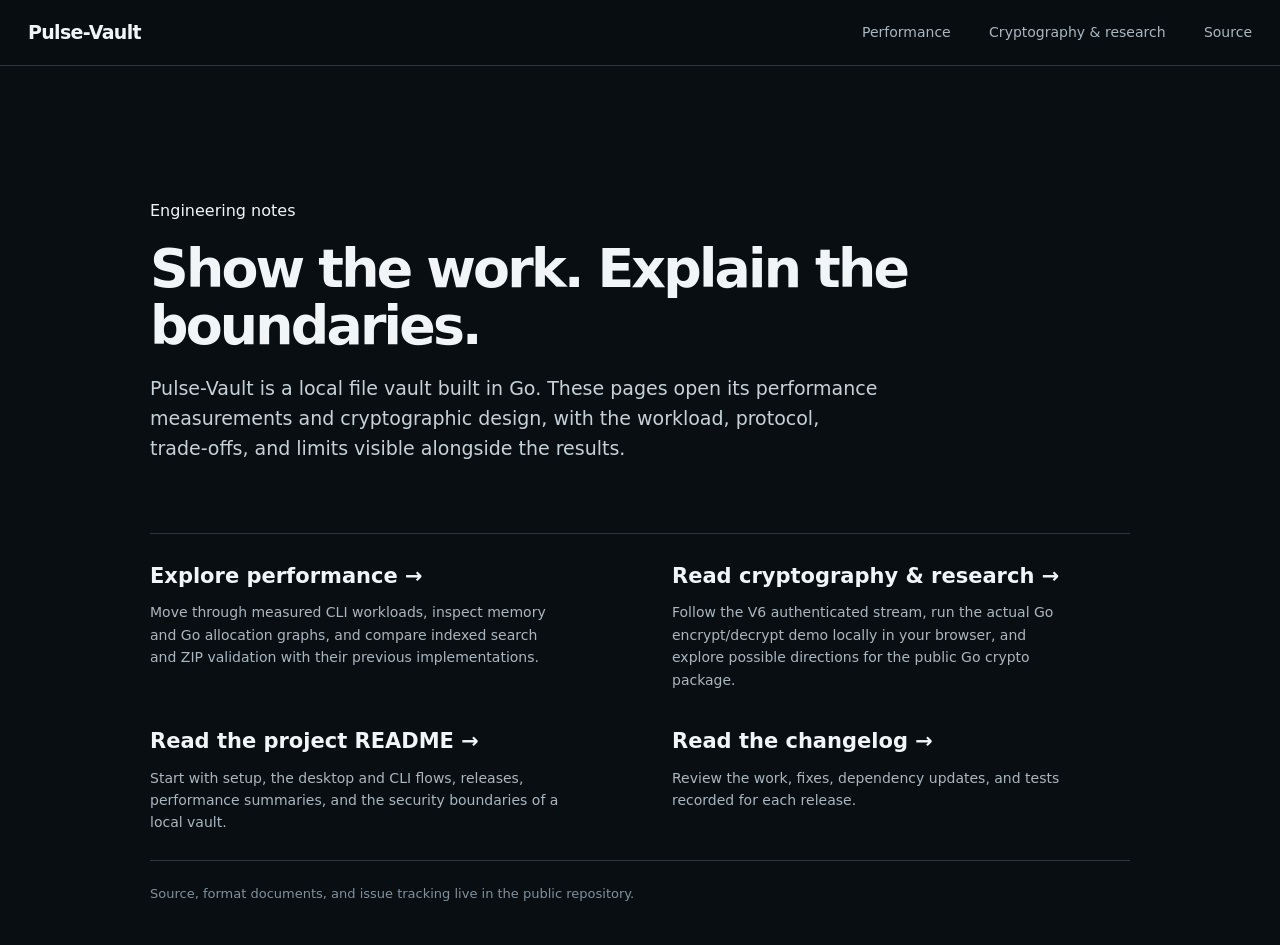
==== docs/index.html @ 2f30bfa5 "Refresh Pulse-Vault desktop, security, and GitHub docs" ====
<!doctype html>
<html lang="en">
  <head>
    <meta charset="utf-8">
    <meta name="viewport" content="width=device-width, initial-scale=1">
    <meta name="color-scheme" content="dark">
    <meta name="description" content="Pulse-Vault engineering notes: measured performance, cryptographic protocol, and research directions.">
    <title>Pulse-Vault field notes</title>
    <link rel="stylesheet" href="./performance/dashboard.css?v=20261107-field-notes">
    <style>
      .field-shell { width: min(980px, calc(100% - 48px)); margin: 0 auto; }
      .field-intro { padding: clamp(64px, 11vw, 132px) 0 50px; }
      .field-intro h1 { max-width: 820px; }
      .field-intro p:not(.eyebrow) { max-width: 730px; color: #c6d2d8; font-size: 19px; }
      .field-links { display: grid; grid-template-columns: repeat(2, minmax(0, 1fr)); gap: 34px 64px; padding: 26px 0; border-top: 1px solid var(--line); }
      .field-links a { display: block; margin-bottom: 8px; color: var(--text); font-size: 21px; font-weight: 650; text-decoration: none; }
      .field-links a:hover { color: var(--cyan-soft); }
      .field-links p { max-width: 410px; margin: 0; color: var(--muted); font-size: 14px; }
      .field-foot { padding: 23px 0 40px; border-top: 1px solid var(--line); color: var(--dim); font-size: 13px; }
      @media (max-width: 600px) {
        .field-shell { width: min(980px, calc(100% - 36px)); }
        .field-links { grid-template-columns: minmax(0, 1fr); gap: 22px; }
        .field-intro p:not(.eyebrow) { font-size: 17px; }
      }
    </style>
  </head>
  <body>
    <header class="site-header">
      <a class="wordmark" href="https://github.com/Z3r0s/Pulse-Vault">Pulse-Vault</a>
      <nav aria-label="Page navigation">
        <a href="./performance/">Performance</a>
        <a href="./crypto/">Cryptography &amp; research</a>
        <a href="https://github.com/Z3r0s/Pulse-Vault">Source</a>
      </nav>
    </header>
    <main class="field-shell">
      <section class="field-intro">
        <p class="eyebrow">Engineering notes</p>
        <h1>Show the work. Explain the boundaries.</h1>
        <p>Pulse-Vault is a local file vault built in Go. These pages open its performance measurements and cryptographic design, with the workload, protocol, trade-offs, and limits visible alongside the results.</p>
      </section>
      <section class="field-links" aria-label="Field notes">
        <article>
          <a href="./performance/">Explore performance →</a>
          <p>Move through measured CLI workloads, inspect memory and Go allocation graphs, and compare indexed search and ZIP validation with their previous implementations.</p>
        </article>
        <article>
          <a href="./crypto/">Read cryptography &amp; research →</a>
          <p>Follow the V6 authenticated stream, run the actual Go encrypt/decrypt demo locally in your browser, and explore possible directions for the public Go crypto package.</p>
        </article>
        <article>
          <a href="https://github.com/Z3r0s/Pulse-Vault/blob/main/README.md">Read the project README →</a>
          <p>Start with setup, the desktop and CLI flows, releases, performance summaries, and the security boundaries of a local vault.</p>
        </article>
        <article>
          <a href="https://github.com/Z3r0s/Pulse-Vault/blob/main/CHANGELOG.md">Read the changelog →</a>
          <p>Review the work, fixes, dependency updates, and tests recorded for each release.</p>
        </article>
      </section>
      <footer class="field-foot">Source, format documents, and issue tracking live in the public repository.</footer>
    </main>
  </body>
</html>
---- docs/performance/dashboard.css ----
:root {
  color-scheme: dark;
  --bg: #090e13;
  --surface: #10171e;
  --surface-raised: #141e26;
  --line: #2c3943;
  --line-strong: #53636e;
  --text: #f1f5f7;
  --muted: #aab7bf;
  --dim: #81919c;
  --cyan: #22d3d5;
  --cyan-soft: #7ce9e5;
  --blue: #76aef7;
  --gray: #a7b3bc;
  --content: 1240px;
  font-family: Inter, "Segoe UI", system-ui, -apple-system, sans-serif;
  font-synthesis: none;
  text-rendering: optimizeLegibility;
  -webkit-font-smoothing: antialiased;
  -moz-osx-font-smoothing: grayscale;
}

* { box-sizing: border-box; }

html {
  scroll-behavior: smooth;
  scroll-padding-top: 78px;
  background: var(--bg);
}

body {
  margin: 0;
  background: var(--bg);
  color: var(--text);
  font-size: 16px;
  line-height: 1.6;
}

a { color: var(--cyan-soft); text-underline-offset: 0.18em; }
a:hover { color: #c0fffa; }
a:focus-visible, button:focus-visible, input:focus-visible {
  outline: 3px solid var(--cyan);
  outline-offset: 3px;
}

.site-header {
  position: sticky;
  z-index: 5;
  top: 0;
  display: flex;
  min-height: 66px;
  align-items: center;
  justify-content: space-between;
  padding: 0 max(28px, calc((100vw - var(--content)) / 2));
  border-bottom: 1px solid var(--line);
  background: rgb(9 14 19 / 96%);
  backdrop-filter: blur(10px);
}

.wordmark {
  color: var(--text);
  font-size: 19px;
  font-weight: 720;
  letter-spacing: -0.035em;
  text-decoration: none;
}

.site-header nav { display: flex; align-items: center; gap: clamp(18px, 3vw, 42px); }
.site-header nav a { color: var(--muted); font-size: 14px; text-decoration: none; }
.site-header nav a:hover, .site-header nav a:focus-visible { color: var(--text); }

.page-shell { width: min(var(--content), calc(100% - 56px)); margin: 0 auto; }
.intro { padding: clamp(52px, 7vw, 88px) 0 34px; max-width: 980px; }

h1, h2, h3, p { margin-top: 0; }
h1 {
  max-width: 1180px;
  margin-bottom: 18px;
  font-size: clamp(38px, 4.2vw, 60px);
  font-weight: 680;
  letter-spacing: -0.052em;
  line-height: 1.07;
}

.lede { max-width: 860px; margin-bottom: 15px; color: #d2dce1; font-size: clamp(18px, 2.05vw, 22px); line-height: 1.5; }
.environment { margin-bottom: 0; color: var(--muted); font-size: 15px; }
.operation-section { border-top: 1px solid var(--line); padding: 25px 0 42px; }

.controls-row {
  display: grid;
  grid-template-columns: minmax(300px, 1.05fr) minmax(360px, 1.4fr);
  gap: 44px;
  align-items: center;
  padding: 5px 0 26px;
}

fieldset { min-width: 0; margin: 0; padding: 0; border: 0; }
.workload-control { display: flex; flex-wrap: wrap; gap: 10px; }
.workload-control legend { width: 100%; margin-bottom: 8px; color: var(--text); font-size: 15px; font-weight: 650; }
.workload-option { position: relative; display: block; cursor: pointer; }
.workload-option input { position: absolute; width: 1px; height: 1px; opacity: 0; }
.workload-option span {
  display: block;
  padding: 10px 14px;
  border: 1px solid var(--line-strong);
  border-radius: 7px;
  color: #d7e0e5;
  font-size: 14px;
  transition: border-color 120ms ease, background-color 120ms ease, color 120ms ease;
}
.workload-option:hover span { border-color: var(--cyan); }
.workload-option input:checked + span { border-color: var(--cyan); background: rgb(34 211 213 / 10%); color: #efffff; }
.workload-option input:focus-visible + span { outline: 3px solid var(--cyan); outline-offset: 3px; }

.stage-control > label { display: flex; justify-content: space-between; gap: 16px; margin-bottom: 10px; font-weight: 650; }
.stage-control output { color: var(--cyan-soft); font-size: 14px; font-weight: 600; text-align: right; }
input[type="range"] {
  display: block;
  width: 100%;
  height: 25px;
  margin: 0;
  accent-color: var(--cyan);
  cursor: pointer;
}
.stage-labels { display: grid; grid-template-columns: repeat(7, minmax(0, 1fr)); margin-top: 4px; }
.stage-labels button {
  min-height: 42px;
  padding: 2px 4px;
  border: 0;
  background: transparent;
  color: var(--muted);
  font: inherit;
  font-size: 12px;
  line-height: 1.25;
  text-align: center;
  cursor: pointer;
}
.stage-labels button[aria-pressed="true"] { color: var(--text); font-weight: 650; }

.operation-layout {
  display: grid;
  grid-template-columns: minmax(0, 1fr) minmax(220px, 278px);
  gap: 32px;
  align-items: stretch;
  padding: 25px 0 27px;
  border-top: 1px solid var(--line);
  border-bottom: 1px solid var(--line);
}

.chart-heading, .section-heading { display: flex; align-items: flex-start; justify-content: space-between; gap: 22px; }
h2 { margin-bottom: 5px; font-size: clamp(23px, 2.5vw, 30px); font-weight: 650; letter-spacing: -0.035em; line-height: 1.2; }
h3 { margin-bottom: 8px; font-size: 20px; font-weight: 650; letter-spacing: -0.025em; line-height: 1.28; }
.chart-note, .chart-heading p, .section-heading p { margin-bottom: 0; color: var(--muted); font-size: 14px; }
.unit-label { flex: 0 0 auto; padding-top: 6px; color: var(--dim); font-size: 13px; font-variant-numeric: tabular-nums; }
.horizontal-chart { margin-top: 21px; }

.bar-row {
  display: grid;
  grid-template-columns: minmax(116px, 156px) minmax(0, 1fr) 70px;
  gap: 12px;
  align-items: center;
  width: 100%;
  min-height: 42px;
  padding: 3px 6px;
  border: 0;
  border-left: 2px solid transparent;
  background: transparent;
  color: var(--text);
  font: inherit;
  text-align: left;
}
button.bar-row { cursor: pointer; }
button.bar-row:hover, button.bar-row[aria-pressed="true"] { border-left-color: var(--cyan); background: rgb(34 211 213 / 7%); }
.bar-name { color: #dce4e8; font-size: 14px; }
.bar-track {
  position: relative;
  display: flex;
  height: 23px;
  align-items: center;
  background-image: linear-gradient(to right, var(--line) 1px, transparent 1px);
  background-size: var(--tick-step, 20%) 100%;
  border-left: 1px solid var(--line-strong);
}
.bar-fill { display: block; height: 14px; min-width: 2px; border-radius: 0 3px 3px 0; background: var(--cyan); transition: width 180ms ease; }
.bar-row[aria-pressed="true"] .bar-fill { background: var(--cyan-soft); }
.bar-value { color: var(--text); font-family: ui-monospace, "Cascadia Code", Consolas, monospace; font-size: 13px; font-variant-numeric: tabular-nums; white-space: nowrap; }
.axis-row { display: grid; grid-template-columns: minmax(116px, 156px) minmax(0, 1fr) 70px; gap: 12px; padding: 3px 6px 0; }
.axis-ticks { display: flex; justify-content: space-between; color: var(--dim); font-size: 11px; font-variant-numeric: tabular-nums; }
.axis-unit { grid-column: 2; margin-top: 3px; color: var(--muted); font-size: 12px; text-align: center; }
.chart-caption { margin: 13px 0 0; color: var(--muted); font-size: 13px; }

.selected-stage { display: flex; flex-direction: column; justify-content: center; padding: 7px 0 7px 30px; border-left: 1px solid var(--line); }
.detail-label { margin-bottom: 6px; color: var(--muted); font-size: 14px; }
.selected-stage h3 { margin-bottom: 16px; font-size: clamp(22px, 2.6vw, 29px); }
.selected-time { margin: -6px 0 20px; color: var(--cyan); font-family: ui-monospace, "Cascadia Code", Consolas, monospace; font-size: clamp(30px, 3.7vw, 42px); font-weight: 700; font-variant-numeric: tabular-nums; letter-spacing: -0.045em; }
.comparison { padding-top: 16px; border-top: 1px solid var(--line); }
.comparison p { margin-bottom: 5px; color: var(--muted); font-size: 13px; }
.comparison-workload { display: block; color: var(--dim); font-size: 12px; }
.comparison strong { display: block; color: var(--text); font-size: 18px; font-variant-numeric: tabular-nums; }

.rss-section { padding-top: 29px; }
.compact-heading { align-items: flex-end; }
.rss-chart { display: grid; grid-template-columns: 39px minmax(0, 1fr); gap: 8px; margin-top: 16px; }
.rss-y-axis { display: flex; flex-direction: column; justify-content: space-between; padding: 2px 0 5px; color: var(--dim); font-size: 11px; font-variant-numeric: tabular-nums; text-align: right; }
.rss-plot { position: relative; min-width: 0; }
.rss-plot svg { display: block; width: 100%; height: clamp(180px, 24vw, 255px); overflow: visible; }
.rss-gridline { stroke: var(--line); stroke-width: 1; vector-effect: non-scaling-stroke; }
.rss-line { fill: none; stroke-width: 3; stroke-linecap: round; stroke-linejoin: round; vector-effect: non-scaling-stroke; }
.rss-line-repeated { stroke: var(--cyan); }
.rss-line-random { stroke: var(--blue); }
.rss-point { stroke: var(--bg); stroke-width: 2; vector-effect: non-scaling-stroke; }
.rss-point-repeated { fill: var(--cyan); }
.rss-point-random { fill: var(--blue); }
.rss-stage-labels { grid-column: 1 / -1; display: grid; grid-template-columns: repeat(7, minmax(0, 1fr)); margin: 3px 0 0 47px; color: var(--muted); font-size: 12px; line-height: 1.25; text-align: center; }
.legend { display: flex; flex-wrap: wrap; gap: 10px 22px; margin: 14px 0 0 47px; color: var(--muted); font-size: 13px; }
.rss-chart > .legend { grid-column: 1 / -1; }
.legend span { display: inline-flex; align-items: center; gap: 8px; }
.swatch { display: inline-block; width: 15px; height: 10px; border-radius: 2px; }
.swatch-repeated { background: var(--cyan); }
.swatch-random { background: var(--blue); }
.swatch-legacy { background: var(--gray); }
.swatch-indexed { background: var(--cyan); }
.swatch-build { background: var(--blue); }
.table-scroll { max-width: 100%; overflow-x: auto; margin-top: 17px; }
.data-table { width: 100%; border-collapse: collapse; font-size: 13px; font-variant-numeric: tabular-nums; }
.data-table caption { padding: 0 0 7px; color: var(--muted); font-size: 12px; text-align: left; }
.data-table th, .data-table td { padding: 9px 11px; border-bottom: 1px solid var(--line); text-align: right; }
.data-table th { color: #dce5e9; font-weight: 620; }
.data-table th:first-child, .data-table td:first-child { text-align: left; }
.data-table thead th { background: rgb(255 255 255 / 3%); }
.data-table tbody tr:last-child td { border-bottom-color: var(--line-strong); }

.detail-section { display: grid; grid-template-columns: minmax(250px, 0.85fr) minmax(0, 1.45fr); gap: clamp(34px, 6vw, 80px); padding: clamp(42px, 6vw, 74px) 0; border-bottom: 1px solid var(--line); }
.section-copy p { max-width: 480px; margin-bottom: 13px; color: #c1cdd3; font-size: 15px; }
.search-visual, .conflict-visual, .crypto-visual, .archive-lookup-visual { min-width: 0; }
.crypto-metric-grid { display: grid; grid-template-columns: repeat(2, minmax(0, 1fr)); gap: 24px; }
.crypto-metric h3 { margin: 0 0 15px; color: var(--text); font-size: 15px; }
.crypto-metric .bar-row { grid-template-columns: minmax(92px, 126px) minmax(0, 1fr) 69px; min-height: 35px; }
.crypto-metric .bar-name { font-size: 12px; }
.crypto-metric .bar-value { font-size: 12px; }
.crypto-metric .bar-fill { height: 13px; }
.crypto-metric .bar-fill.time { background: var(--cyan); }
.crypto-metric .bar-fill.allocation { background: var(--blue); }
.crypto-axis { display: grid; grid-template-columns: minmax(92px, 126px) minmax(0, 1fr) 69px; gap: 12px; padding: 2px 6px 0; }
.crypto-axis .axis-ticks { grid-column: 2; }
.crypto-axis .axis-unit { margin-top: 5px; }
.crypto-metric .crypto-axis { grid-template-columns: minmax(92px, 126px) minmax(0, 1fr) 69px; }
.search-visual .chart-heading { align-items: flex-end; }
.search-chart { margin-top: 21px; }
.search-group { padding: 0 0 14px; }
.search-group + .search-group { margin-top: 19px; padding-top: 13px; border-top: 1px solid var(--line); }
.search-group h4 { margin: 0 0 8px; color: var(--text); font-size: 14px; font-weight: 650; }
.search-group .bar-row { grid-template-columns: minmax(92px, 126px) minmax(0, 1fr) 67px; min-height: 34px; }
.search-group .bar-name { font-size: 12px; }
.search-group .bar-track { height: 19px; background-size: var(--tick-step, 20%) 100%; }
.search-group .bar-fill { height: 12px; }
.search-group .bar-value { font-size: 12px; }
.search-group .bar-fill.legacy { background: var(--gray); }
.search-group .bar-fill.indexed { background: var(--cyan); }
.search-group .bar-fill.build { background: var(--blue); }
.search-axis { display: grid; grid-template-columns: minmax(92px, 126px) minmax(0, 1fr) 67px; gap: 12px; padding: 0 6px; }
.search-axis .axis-ticks { grid-column: 2; }
.search-axis .axis-unit { margin-top: 5px; }
.search-visual .legend { margin-left: 6px; }
.search-visual .table-scroll { margin-top: 22px; }
.search-visual .data-table { font-size: 12px; }
.search-visual .data-table th, .search-visual .data-table td { padding: 8px 7px; }
.search-visual .chart-caption { margin-top: 12px; }
.gui-row-result { display: flex; justify-content: space-between; align-items: flex-end; gap: 20px; margin-top: 21px; padding-top: 17px; border-top: 1px solid var(--line); scroll-margin-top: 92px; }
.gui-row-result .eyebrow { margin: 0 0 3px; color: var(--cyan-soft); font-size: 11px; letter-spacing: 0.08em; text-transform: uppercase; }
.gui-row-result h3 { margin: 0; font-size: 16px; }
.gui-row-result .chart-caption { max-width: 480px; margin-top: 7px; }
.gui-row-metrics { display: flex; flex: 0 0 auto; flex-direction: column; align-items: flex-end; gap: 2px; font-variant-numeric: tabular-nums; }
.gui-row-metrics strong { color: var(--cyan); font-family: ui-monospace, "Cascadia Code", Consolas, monospace; font-size: 23px; white-space: nowrap; }
.gui-row-metrics span { color: var(--muted); font-size: 12px; text-align: right; white-space: nowrap; }

.conflict-section { grid-template-columns: minmax(250px, 0.85fr) minmax(0, 1.45fr); }
.conflict-visual .horizontal-chart { margin-top: 23px; }
.conflict-visual .bar-row { grid-template-columns: minmax(144px, 190px) minmax(0, 1fr) 75px; }
.conflict-visual .bar-fill.baseline { background: var(--gray); }
.conflict-visual .bar-fill.optimized { background: var(--cyan); }
.conflict-result { display: flex; flex-wrap: wrap; align-items: baseline; gap: 8px 24px; margin: 17px 0 0; padding-top: 14px; border-top: 1px solid var(--line); }
.conflict-result p { margin: 0; color: var(--muted); font-size: 14px; }
.conflict-result .speedup { color: var(--cyan); font-size: 21px; font-weight: 700; }

.archive-lookup-chart { margin-top: 18px; }
.archive-lookup-group { padding: 0 0 11px; }
.archive-lookup-group + .archive-lookup-group { margin-top: 12px; padding-top: 12px; border-top: 1px solid var(--line); }
.archive-lookup-group h4 { display: flex; justify-content: space-between; gap: 12px; margin: 0 0 5px; color: var(--text); font-size: 14px; }
.archive-lookup-group h4 span { color: var(--cyan-soft); font-size: 12px; font-weight: 600; white-space: nowrap; }
#zip-validation-chart .archive-lookup-group h4 { flex-wrap: wrap; }
#zip-validation-chart .archive-lookup-group h4 span { white-space: normal; }
.archive-lookup-group .bar-row { grid-template-columns: minmax(126px, 158px) minmax(0, 1fr) 69px; gap: 9px; min-height: 31px; padding-inline: 3px; }
.archive-lookup-group .bar-name { font-size: 12px; }
.archive-lookup-group .bar-value { font-size: 12px; }
.archive-lookup-group .bar-track { height: 18px; background-size: var(--tick-step, 16.6667%) 100%; }
.archive-lookup-group .bar-fill { height: 11px; }
.archive-lookup-group .bar-fill.baseline { background: var(--gray); }
.archive-lookup-group .bar-fill.indexed { background: var(--cyan); }
.archive-lookup-axis { display: grid; grid-template-columns: minmax(126px, 158px) minmax(0, 1fr) 69px; gap: 9px; padding: 0 3px; }
.archive-lookup-axis .axis-ticks { grid-column: 2; }
.archive-lookup-axis .axis-unit { margin-top: 4px; }
.archive-lookup-memory { margin-top: 20px; padding-top: 16px; border-top: 1px solid var(--line); }
.archive-lookup-memory h4 { margin: 0 0 8px; color: var(--text); font-size: 14px; }
.archive-lookup-memory .bar-row { grid-template-columns: minmax(126px, 158px) minmax(0, 1fr) 69px; gap: 9px; min-height: 31px; padding-inline: 3px; }
.archive-lookup-memory .bar-name { font-size: 12px; }
.archive-lookup-memory .bar-value { font-size: 12px; }
.archive-lookup-memory .bar-track { height: 18px; background-size: 12.5% 100%; }
.archive-lookup-memory .bar-fill { height: 11px; }
.archive-lookup-memory .bar-fill.baseline { background: var(--gray); }
.archive-lookup-memory .bar-fill.indexed { background: var(--blue); }

.method-section { padding: clamp(44px, 6vw, 72px) 0 40px; }
.method-grid { display: grid; grid-template-columns: repeat(2, minmax(0, 1fr)); gap: clamp(24px, 6vw, 80px); margin: 23px 0 12px; }
.method-grid h3 { margin-bottom: 5px; font-size: 17px; }
.method-grid p { max-width: 530px; margin-bottom: 0; color: #c0cbd1; font-size: 14px; }
.method-footnote { color: var(--dim); font-size: 12px; }
.source-link { margin-bottom: 0; color: var(--muted); font-size: 14px; }
.source-link a + a { margin-left: 9px; }
.site-footer { display: flex; justify-content: space-between; gap: 16px; width: min(var(--content), calc(100% - 56px)); margin: 0 auto; padding: 19px 0 27px; border-top: 1px solid var(--line); color: var(--dim); font-size: 13px; }

.loading-message { padding: 30px; color: var(--muted); }
.error-message { color: #ffb6a9; }
.sr-only { position: absolute; width: 1px; height: 1px; padding: 0; margin: -1px; overflow: hidden; clip: rect(0, 0, 0, 0); white-space: nowrap; border: 0; }

@media (max-width: 1080px) {
  .crypto-metric-grid { grid-template-columns: minmax(0, 1fr); gap: 19px; }
}

@media (max-width: 880px) {
  .controls-row { grid-template-columns: 1fr; gap: 23px; }
  .operation-layout { grid-template-columns: minmax(0, 1fr) minmax(190px, 230px); gap: 22px; }
  .detail-section { grid-template-columns: minmax(190px, 0.72fr) minmax(0, 1.28fr); gap: 34px; }
}

@media (max-width: 640px) {
  html { scroll-padding-top: 14px; }
  body { font-size: 15px; }
  .site-header { position: static; min-height: 58px; flex-wrap: wrap; gap: 7px 14px; padding: 11px 19px 9px; }
  .wordmark { font-size: 18px; }
  .site-header nav { order: 2; width: 100%; flex-wrap: wrap; justify-content: flex-start; gap: 8px 16px; }
  .site-header nav a { flex: 0 0 auto; font-size: 12px; white-space: nowrap; }
  .page-shell, .site-footer { width: calc(100% - 38px); }
  .intro { padding: 43px 0 27px; }
  h1 { font-size: clamp(34px, 8.9vw, 40px); letter-spacing: -0.05em; }
  .lede { font-size: 17px; }
  .environment { font-size: 13px; }
  .operation-section { padding-top: 20px; }
  .controls-row { gap: 25px; padding-bottom: 17px; }
  .workload-option { flex: 1 1 100%; }
  .workload-option span { width: 100%; text-align: center; }
  .stage-control > label { margin-bottom: 5px; font-size: 14px; }
  .stage-control output { font-size: 13px; }
  .stage-labels { gap: 0; }
  .stage-labels button { min-height: 52px; padding: 2px 1px; font-size: 9px; }
  .operation-layout { grid-template-columns: minmax(0, 1fr); gap: 19px; padding: 22px 0; }
  .chart-heading { gap: 12px; }
  h2 { font-size: 23px; }
  h3 { font-size: 18px; }
  .chart-note, .chart-heading p, .section-heading p { font-size: 13px; }
  .unit-label { max-width: 112px; font-size: 11px; text-align: right; white-space: normal; }
  .horizontal-chart { margin-top: 17px; }
  .bar-row { grid-template-columns: minmax(91px, 112px) minmax(0, 1fr) 62px; gap: 7px; min-height: 41px; padding-inline: 3px; }
  .bar-name { font-size: 12px; line-height: 1.25; }
  .bar-value { font-size: 11px; }
  .axis-row { grid-template-columns: minmax(91px, 112px) minmax(0, 1fr) 62px; gap: 7px; padding-inline: 3px; }
  .axis-ticks { font-size: 10px; }
  .selected-stage { display: grid; grid-template-columns: 1fr auto; align-items: center; gap: 3px 12px; padding: 12px 0 0; border-top: 1px solid var(--line); border-left: 0; }
  .selected-stage .detail-label:first-child, .selected-stage h3 { grid-column: 1; }
  .selected-stage .detail-label:nth-of-type(2) { grid-column: 1; grid-row: 3; margin-bottom: 0; }
  .selected-stage h3 { margin-bottom: 3px; font-size: 19px; }
  .selected-time { grid-column: 2; grid-row: 1 / 4; margin: 0; font-size: 29px; }
  .comparison { grid-column: 1 / -1; width: 100%; margin-top: 8px; padding-top: 10px; }
  .comparison strong { font-size: 16px; }
  .rss-section { padding-top: 24px; }
  .rss-chart { grid-template-columns: 31px minmax(0, 1fr); gap: 4px; }
  .rss-plot svg { height: 176px; }
  .rss-y-axis { font-size: 10px; }
  .rss-stage-labels { margin-left: 35px; font-size: 9px; }
  .legend { margin-left: 35px; gap: 9px 15px; font-size: 12px; }
  .table-scroll { margin-top: 13px; }
  .data-table { min-width: 0; font-size: 11px; }
  .data-table th, .data-table td { padding: 8px 5px; }
  .data-table th { overflow-wrap: anywhere; }
  .data-table caption { font-size: 11px; }
  .detail-section { grid-template-columns: minmax(0, 1fr); gap: 24px; padding: 39px 0; }
  .section-copy p { font-size: 14px; }
  .search-visual .chart-heading { align-items: flex-start; }
  .search-group .bar-row { grid-template-columns: minmax(83px, 104px) minmax(0, 1fr) 55px; gap: 5px; padding-inline: 2px; }
  .search-group .bar-name { font-size: 11px; }
  .search-group .bar-value { font-size: 10px; }
  .search-axis { grid-template-columns: minmax(83px, 104px) minmax(0, 1fr) 55px; gap: 5px; padding-inline: 2px; }
  .search-visual .legend { margin-left: 0; gap: 8px 12px; font-size: 11px; }
  .search-visual .legend span { gap: 5px; }
  .search-visual .swatch { width: 11px; }
  .search-visual .data-table { font-size: 10px; }
  .search-visual .data-table th, .search-visual .data-table td { padding: 7px 4px; }
  .gui-row-result { align-items: flex-start; flex-direction: column; gap: 8px; }
  .gui-row-metrics { align-items: flex-start; }
  .gui-row-metrics span { text-align: left; white-space: normal; }
  .crypto-metric-grid { grid-template-columns: minmax(0, 1fr); gap: 24px; }
  .crypto-metric .bar-row { grid-template-columns: minmax(88px, 104px) minmax(0, 1fr) 61px; gap: 5px; padding-inline: 2px; }
  .crypto-metric .bar-name, .crypto-metric .bar-value { font-size: 10px; }
  .crypto-axis, .crypto-metric .crypto-axis { grid-template-columns: minmax(88px, 104px) minmax(0, 1fr) 61px; gap: 5px; padding-inline: 2px; }
  .crypto-axis .axis-ticks { font-size: 10px; }
  .conflict-visual .bar-row { grid-template-columns: minmax(114px, 132px) minmax(0, 1fr) 59px; gap: 6px; padding-inline: 2px; }
  .archive-lookup-group .bar-row, .archive-lookup-memory .bar-row { grid-template-columns: minmax(112px, 136px) minmax(0, 1fr) 61px; gap: 6px; padding-inline: 2px; }
  .archive-lookup-axis { grid-template-columns: minmax(112px, 136px) minmax(0, 1fr) 61px; gap: 6px; padding-inline: 2px; }
  .archive-lookup-group .bar-name, .archive-lookup-memory .bar-name, .archive-lookup-group .bar-value, .archive-lookup-memory .bar-value { font-size: 10px; }
  .archive-lookup-group h4 { font-size: 13px; }
  .archive-lookup-group h4 span { font-size: 11px; }
  .method-grid { grid-template-columns: minmax(0, 1fr); gap: 17px; }
  .site-footer { flex-direction: column; gap: 5px; }
}

@media (prefers-reduced-motion: reduce) {
  *, *::before, *::after { scroll-behavior: auto !important; transition-duration: 0.01ms !important; }
}
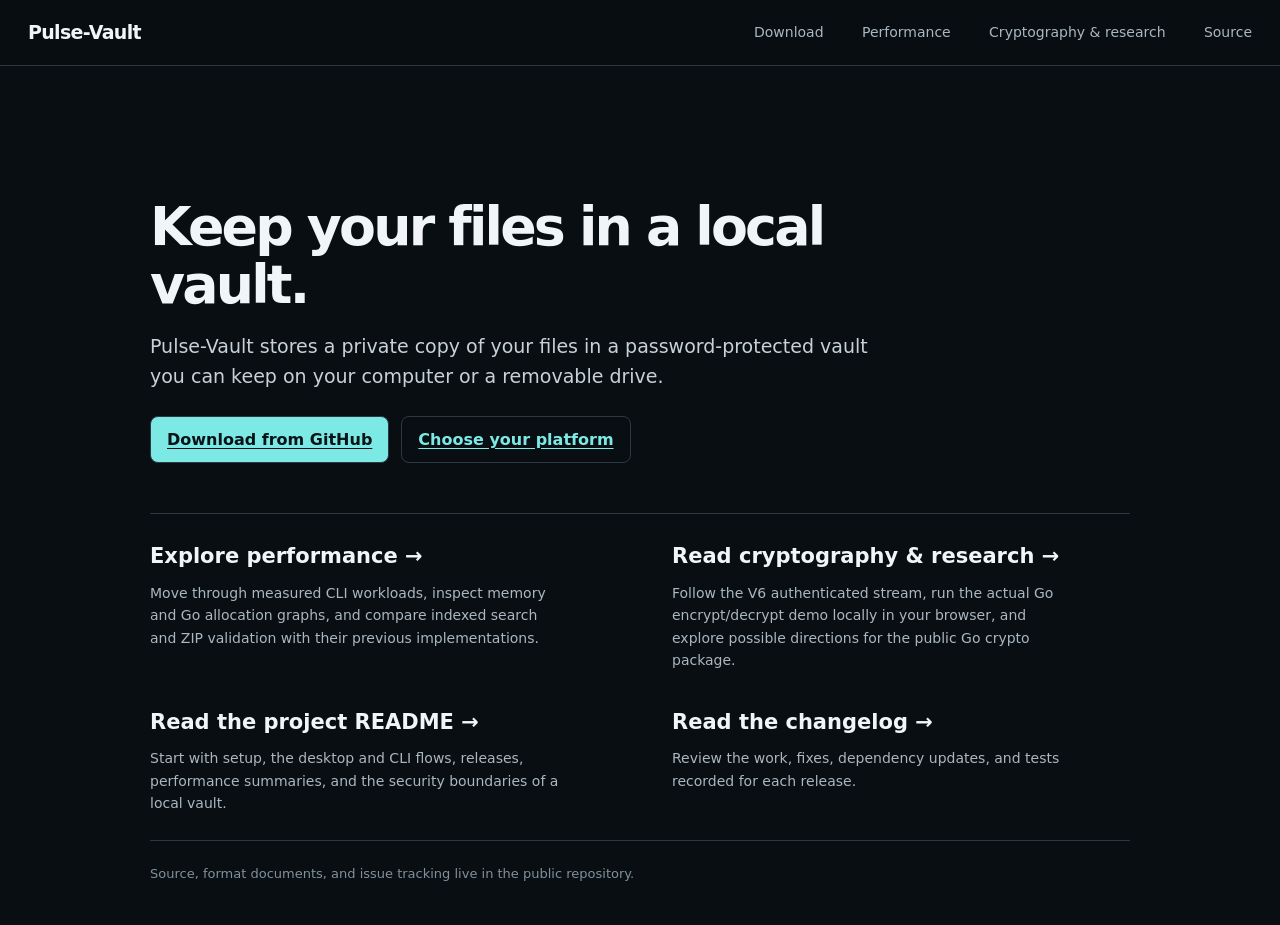
==== commit a92116bb: "Make Pulse-Vault downloads easier to find" ====
--- a/docs/index.html
+++ b/docs/index.html
@@ -15,6 +15,9 @@
       .field-links { display: grid; grid-template-columns: repeat(2, minmax(0, 1fr)); gap: 34px 64px; padding: 26px 0; border-top: 1px solid var(--line); }
       .field-links a { display: block; margin-bottom: 8px; color: var(--text); font-size: 21px; font-weight: 650; text-decoration: none; }
       .field-links a:hover { color: var(--cyan-soft); }
+      .field-actions { display: flex; flex-wrap: wrap; gap: 12px; margin-top: 24px; }
+      .field-actions a { padding: 10px 16px; border: 1px solid var(--line); border-radius: 8px; font-weight: 650; }
+      .field-actions a:first-child { background: var(--cyan-soft); color: #081317; }
       .field-links p { max-width: 410px; margin: 0; color: var(--muted); font-size: 14px; }
       .field-foot { padding: 23px 0 40px; border-top: 1px solid var(--line); color: var(--dim); font-size: 13px; }
       @media (max-width: 600px) {
@@ -28,6 +31,7 @@
     <header class="site-header">
       <a class="wordmark" href="https://github.com/Z3r0s/Pulse-Vault">Pulse-Vault</a>
       <nav aria-label="Page navigation">
+        <a href="https://github.com/Z3r0s/Pulse-Vault/releases/latest">Download</a>
         <a href="./performance/">Performance</a>
         <a href="./crypto/">Cryptography &amp; research</a>
         <a href="https://github.com/Z3r0s/Pulse-Vault">Source</a>
@@ -35,9 +39,12 @@
     </header>
     <main class="field-shell">
       <section class="field-intro">
-        <p class="eyebrow">Engineering notes</p>
-        <h1>Show the work. Explain the boundaries.</h1>
-        <p>Pulse-Vault is a local file vault built in Go. These pages open its performance measurements and cryptographic design, with the workload, protocol, trade-offs, and limits visible alongside the results.</p>
+        <h1>Keep your files in a local vault.</h1>
+        <p>Pulse-Vault stores a private copy of your files in a password-protected vault you can keep on your computer or a removable drive.</p>
+        <div class="field-actions">
+          <a href="https://github.com/Z3r0s/Pulse-Vault/releases/latest">Download from GitHub</a>
+          <a href="https://github.com/Z3r0s/Pulse-Vault/blob/main/docs/DOWNLOADS.md">Choose your platform</a>
+        </div>
       </section>
       <section class="field-links" aria-label="Field notes">
         <article>
